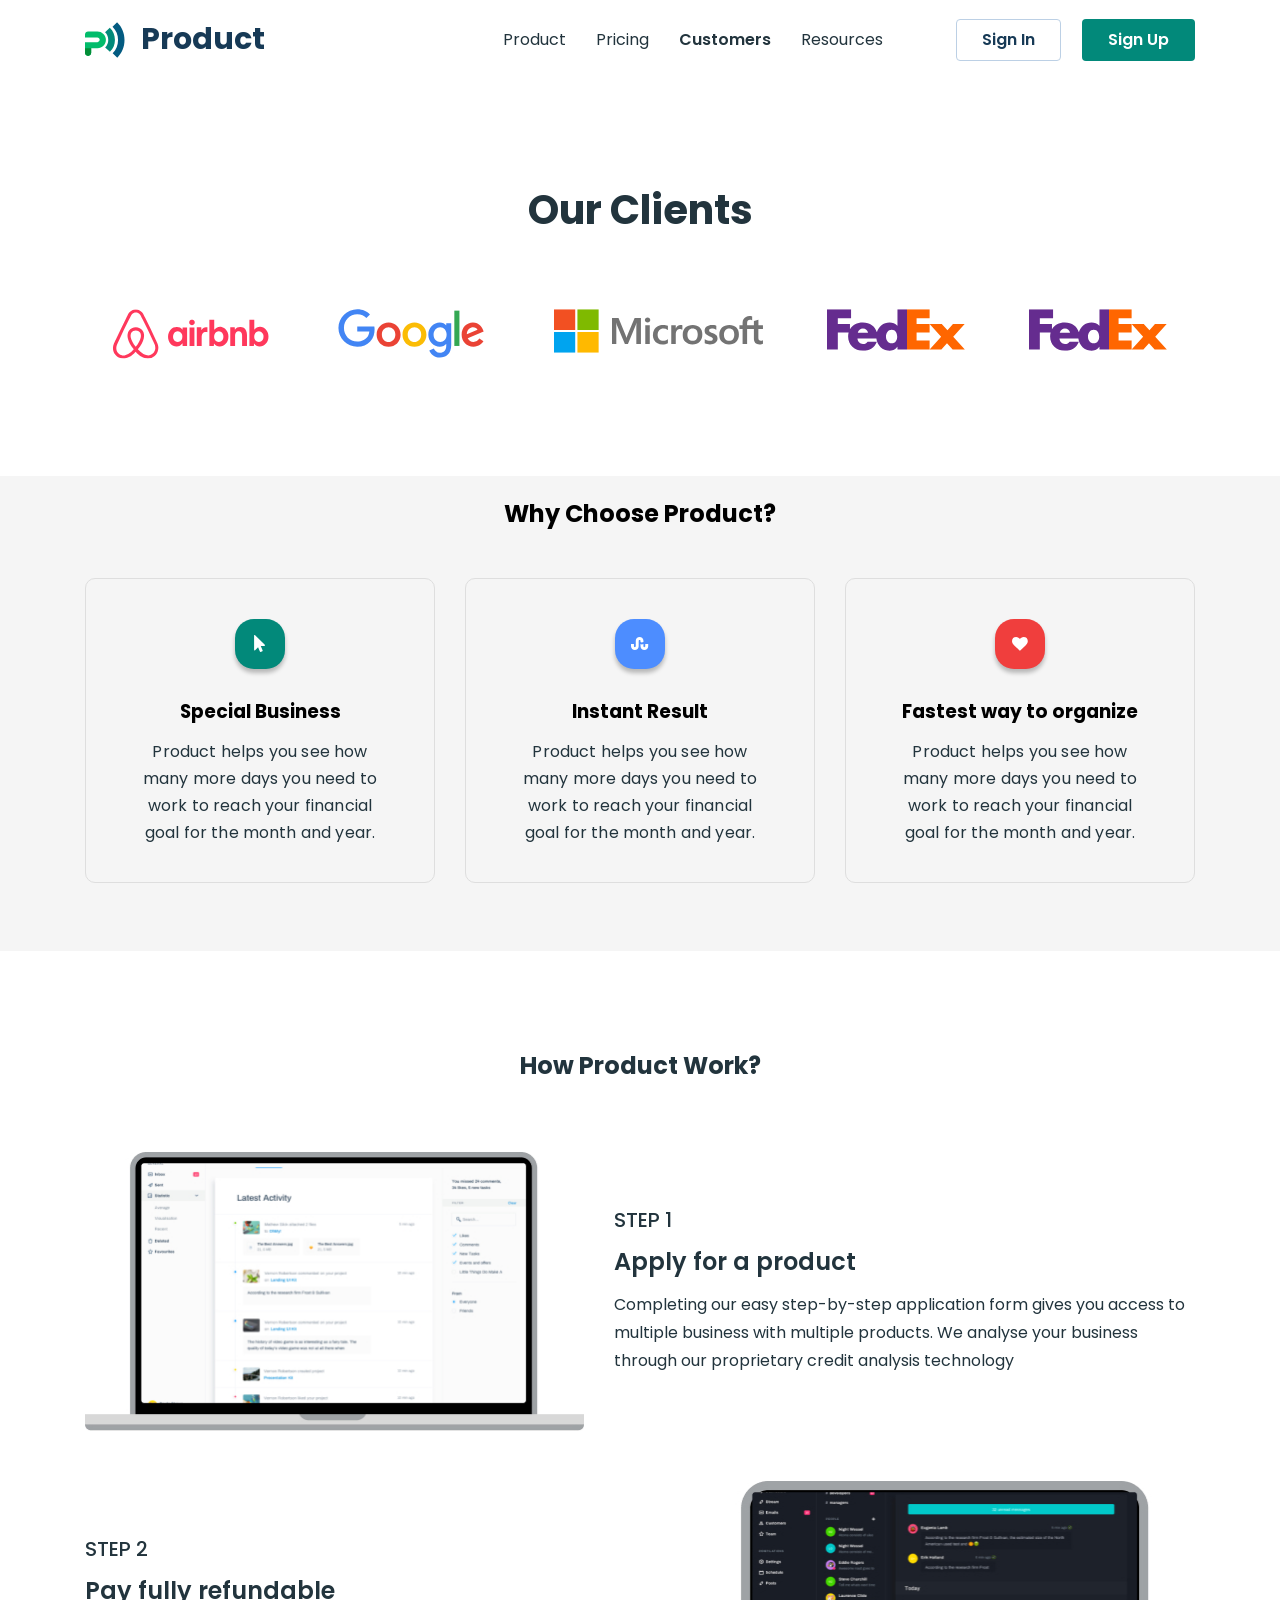
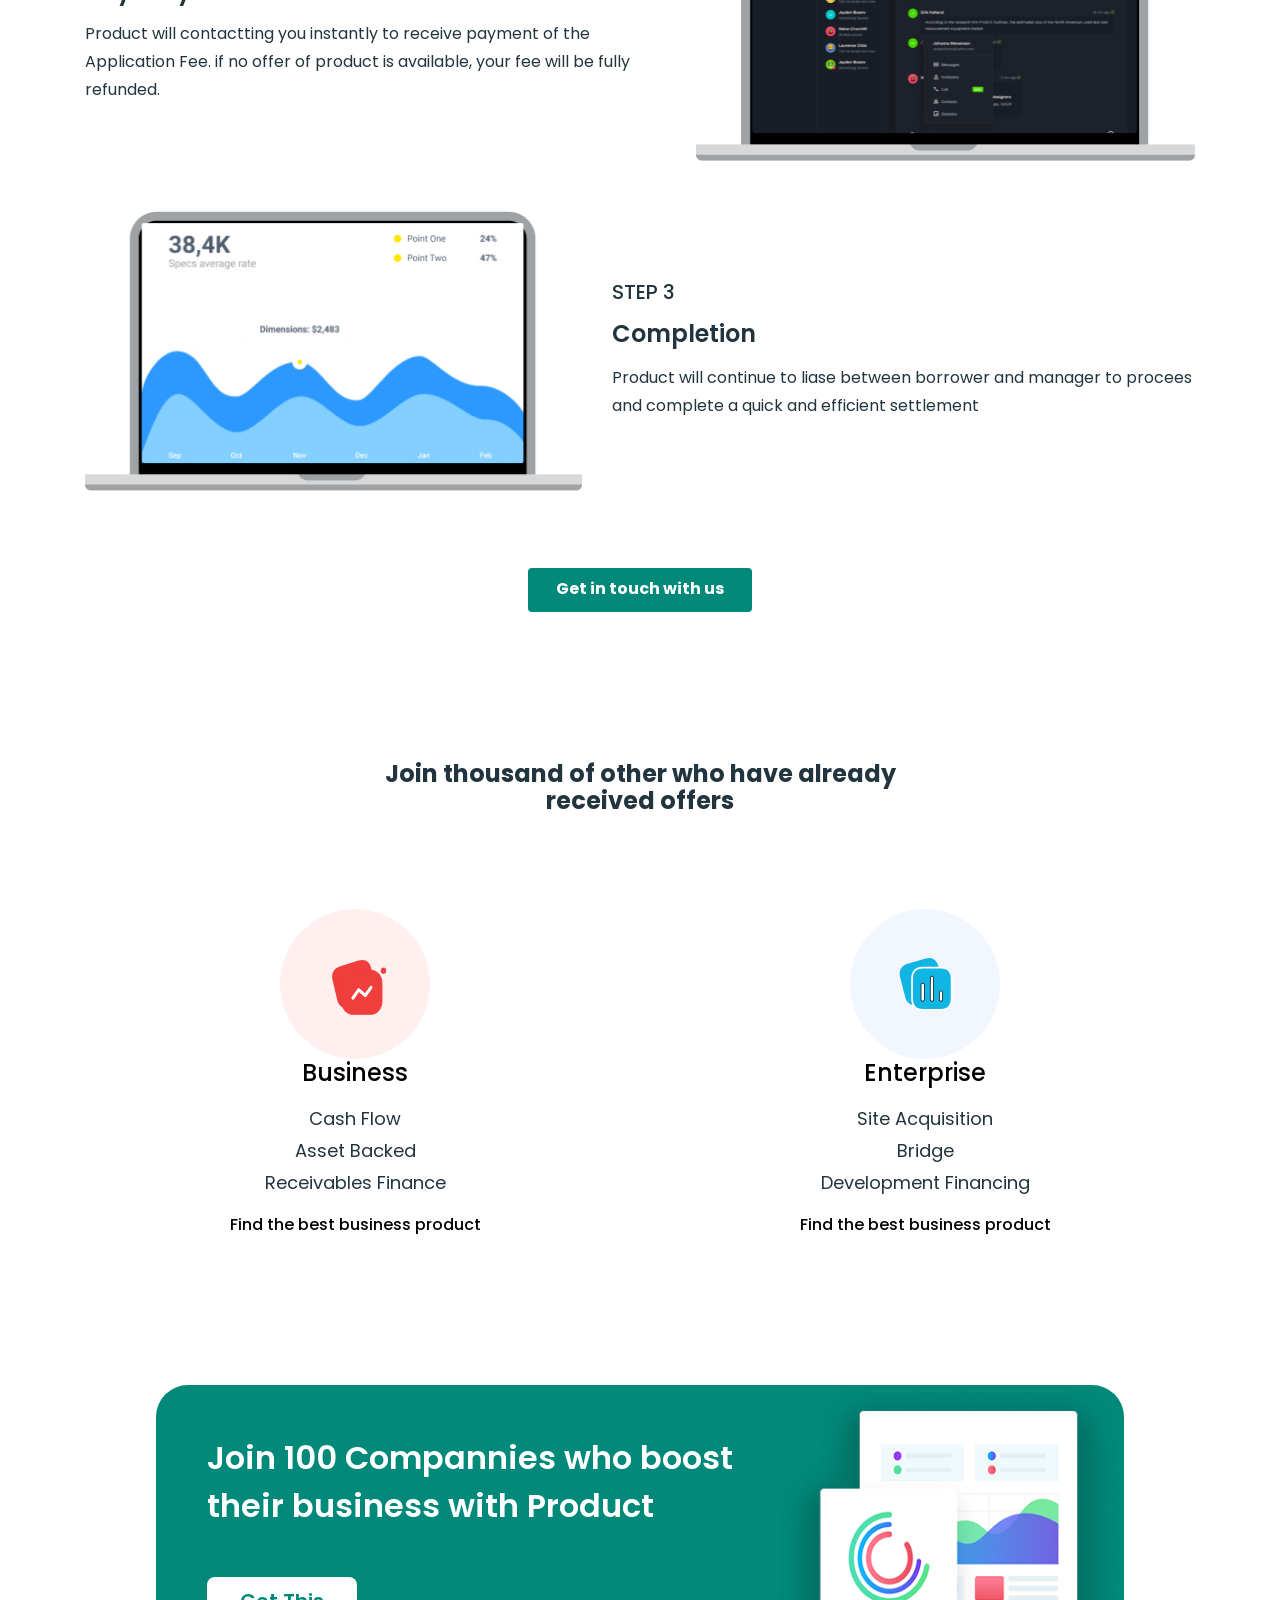
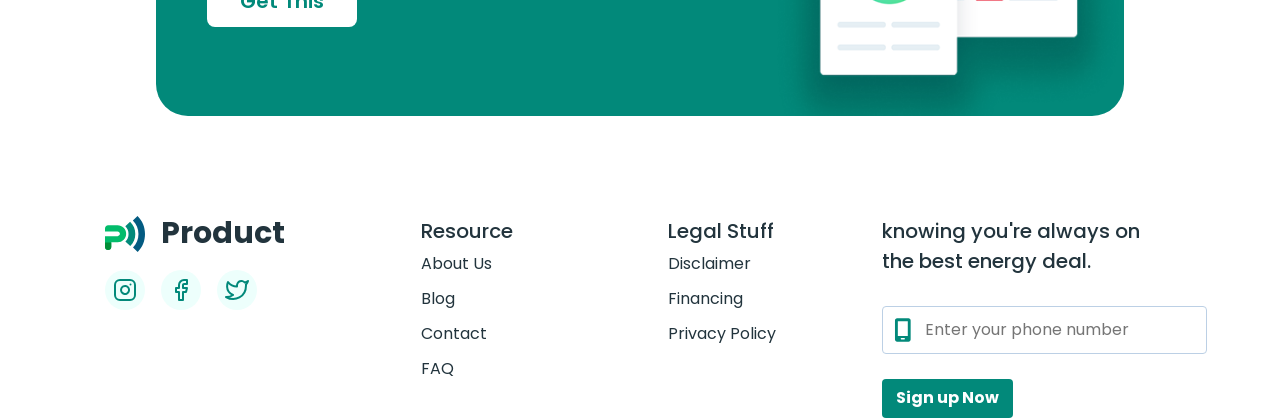
==== customers.html @ 5683ee67 "Initial commit" ====
<!doctype html>
<html lang="en">
  <head>
    <meta charset="UTF-8" />
    <meta name="viewport" content="width=device-width, initial-scale=1.0" />
    <title>Business promotion - Customers</title>
    <link rel="preconnect" href="https://fonts.googleapis.com" />
    <link rel="preconnect" href="https://fonts.gstatic.com" crossorigin />
    <link
      href="https://fonts.googleapis.com/css2?family=Poppins:wght@400;500;600;700;800&display=swap"
      rel="stylesheet"
    />
    <link
      href="https://fonts.googleapis.com/css2?family=Inter:ital,opsz,wght@0,14..32,700;1,14..32,700&display=swap"
      rel="stylesheet"
    />
    <link
      href="https://fonts.googleapis.com/css2?family=Inter:ital,opsz,wght@0,14..32,700;1,14..32,700&family=Montserrat:ital,wght@0,100..900;1,100..900&display=swap"
      rel="stylesheet"
    />
    <link
      rel="stylesheet"
      href="https://cdnjs.cloudflare.com/ajax/libs/modern-normalize/3.0.1/modern-normalize.min.css"
      integrity="sha512-q6WgHqiHl`KyOqslT/lgBgodhd03Wp4BEqKeW6nNtlOY4quzyG3VoQKFrieaCeSnuVseNKRGpGeDU3qPmabCANg=="
      crossorigin="anonymous"
      referrerpolicy="no-referrer"
    />
    <link rel="stylesheet" href="./css/customers.css" />
  </head>
  <body>
    <header>
      <div class="container header-container">
        <a href="./index.html" class="product-logo">
          <svg class="" width="40" height="36">
            <use href="./images/sprite.svg#icon-product-logo"></use>
          </svg>
          Product
        </a>

        <ul class="header-nav-list">
          <li><a href="./index.html">Product</a></li>
          <li><a href="./pricing.html">Pricing</a></li>
          <li><a href="./customers.html">Customers</a></li>
          <li><a href="">Resources</a></li>
        </ul>

        <ul class="header-btn">
          <li>
            <button type="button" class="btn btn-signin-header">Sign In</button>
          </li>
          <li>
            <button type="button" class="btn btn-signup-header">Sign Up</button>
          </li>
        </ul>
      </div>
    </header>

    <!-- #region Our Clients section -->
    <section>
      <div class="container our-clients-container">
        <h2 class="second-page-title">Our Clients</h2>
        <ul class="group-logo-clients">
          <li>
            <img
              src="./images/airbnb-logo.svg"
              alt="Airbnb logo"
              width="159"
              height="50"
            />
          </li>
          <li>
            <img
              src="./images/google-logo.svg"
              alt="Google logo"
              width="159"
              height="50"
            />
          </li>
          <li>
            <img
              src="./images/microsoft-logo.svg"
              alt="Microsoft logo"
              width="213"
              height="44"
            />
          </li>
          <li>
            <img
              src="./images/fedex-logo.svg"
              alt="FedEx logo"
              width="140"
              height="42"
            />
          </li>
          <li>
            <img
              src="./images/fedex-logo.svg"
              alt="FedEx logo"
              width="140"
              height="42"
            />
          </li>
        </ul>
      </div>
    </section>
    <!-- #endregion Our Clients section -->

    <!-- #region Why choose product -->
   
      <section class="choose-product">
        <div class="container choose-product-container">
          <h2>Why Choose Product?</h2>
          <ul class="explanations">
            <li class="explanation-item">
              <div class="icon-box icon-cursor">
                <svg class="" width="12" height="18">
                  <use href="./images/sprite.svg#customer-icon-cursor"></use>
                </svg>
              </div>
              <h3>Special Business</h3>
              <p>
                Product helps you see how many more days you need to work to reach
                your financial goal for the month and year.
              </p>
            </li>
            <li class="explanation-item">
              <div class="icon-box icon-octopus">
                <svg class="" width="18" height="18">
                  <use href="./images/sprite.svg#customer-icon-octopus"></use>
                </svg>
              </div>
              <h3>Instant Result</h3>
              <p>
                Product helps you see how many more days you need to work to reach
                your financial goal for the month and year.
              </p>
            </li>
            <li class="explanation-item">
              <div class="icon-box icon-heart">
                <svg class="" width="16" height="18">
                  <use href="./images/sprite.svg#customer-icon-heart"></use>
                </svg>
              </div>
              <h3>Fastest way to organize</h3>
              <p>
                Product helps you see how many more days you need to work to reach
                your financial goal for the month and year.
              </p>
            </li>
          </ul>
        </div>
      </section>
   
    <!-- #endregion Our Clients section -->

    <!-- #region How product work -->
    
      <section>
        <div class="container product-work-container">
          <h2>How Product Work?</h2>
          <ul class="steps">
            <li class="step">
              <img
                src="./images/mac1.jpg"
                alt="image of first mac"
                width="500"
                height="279.23"
              />
              <div class="step-text-part">
                <h3>STEP 1</h3>
                <h4>Apply for a product</h4>
                <p>
                  Completing our easy step-by-step application form gives you access
                  to multiple business with multiple products. We analyse your
                  business through our proprietary credit analysis technology
                </p>
              </div>
            </li>
            <li class="step">
              <img
                src="./images/mac2.jpg"
                alt="image of second mac"
                width="500"
                height="279.57"
              />
              <div class="step-text-part">
                <h3>STEP 2</h3>
                <h4>Pay fully refundable</h4>
                <p>
                  Product will contactting you instantly to receive payment of the
                  Application Fee. if no offer of product is available, your fee
                  will be fully refunded.
                </p>
              </div>
            </li>
            <li class="step">
              <img
                src="./images/mac3.jpg"
                alt="image of third mac"
                width="500"
                height="279.57"
              />
              <div class="step-text-part">
                <h3>STEP 3</h3>
                <h4>Completion</h4>
                <p>
                  Product will continue to liase between borrower and manager to
                  procees and complete a quick and efficient settlement
                </p>
              </div>
            </li>
          </ul>
          <button type="button" class="btn btn-with-us">Get in touch with us</button>
        </div>
      </section>
      
   
    <!-- #endregion Why choose product -->

    <!-- #region Join thousand -->
    
      <section class="join-thousand-section">
        <div class="container join-thousand-container">
          <h2>Join thousand of other who have already received offers</h2>
          <ul class="business-enterprice" >
            <li>
              <div class="join-icon-box">
                  <svg class="" width="62" height="62">
                    <use href="./images/sprite.svg#customer-icon-busines"></use>
                  </svg>
                </div>
              <img src="" alt="" />
              <h3>Business</h3>
              <p class="join-column-text">
                Cash Flow</br> Asset Backed </br> Receivables Finance
              </p>
              <p  class="join-deal-closer">Find the best business product</p>
            </li>
            <li>
              <div class="join-icon-box">
                  <svg class="" width="62" height="62">
                    <use href="./images/sprite.svg#customer-icon-enterprice"></use>
                  </svg>
                </div>
              <img src="" alt="" />
              <h3>Enterprise</h3>
              <p class="join-column-text">
                Site Acquisition </br> Bridge </br> Development Financing
              </p>
              <p class="join-deal-closer">Find the best business product</p>
            </li>
          </ul>
        </div>
      </section>
    
    <!-- #endregion Join thousand -->

    <!-- #region Join 100 -->
      <section class="section join-100-section">
        <div class="container container-join">
          <div class="card-join-100-section">
            <div class="left-side">
              <h2 class="section-title title-join-100-section">
                Join 100 Compannies who boost their business with Product
              </h2>
              <button type="button" class="btn btn-get-this">Get This</button>
            </div>
            <img
              src="./images/charts.png"
              alt="chrats and diagrams"
              width="351"
              height="331"
            />
          </div>
        </div>
      </section>
      <!-- #endregion Join hundred -->
    <div class="container">
      <footer class="bottom-page">
        <h2 hidden>footer</h2>
        <div class="container footer-container">
          <div class="product-social-media">
            <a href="./index.html" class="product-logo-footer">
              <img src="./images/logo.svg" alt="Logo" width="40" height="36" />
              Product
            </a>

            <ul class="bottom-social-media-icon-container">
              <li>
                <svg class="bottom-social-media-icon" width="24" height="24">
                  <use href="./images/sprite.svg#icon-footer-instagram"></use>
                </svg>
              </li>
              <li>
                <svg class="bottom-social-media-icon" width="24" height="24">
                  <use href="./images/sprite.svg#icon-footer-facebook"></use>
                </svg>
              </li>
              <li>
                <svg class="bottom-social-media-icon" width="24" height="24">
                  <use href="./images/sprite.svg#icon-footer-twitter"></use>
                </svg>
              </li>
            </ul>
          </div>

          <div class="bottom-nav-container">
            <h3 class="bottom-nav-title">Resource</h3>
            <nav class="nav bottom-nav">
              <ul class="bottom-nav-list">
                <li><a href="./index.html">About Us</a></li>
                <li><a href="./index.html">Blog</a></li>
                <li><a href="./index.html">Contact</a></li>
                <li><a href="./index.html">FAQ</a></li>
              </ul>
            </nav>
          </div>

          <div class="bottom-nav-container-second">
            <h3 class="bottom-nav-title-second">Legal Stuff</h3>
            <nav class="nav bottom-nav-second">
              <ul class="bottom-nav-list-second">
                <li><a href="./index.html">Disclaimer</a></li>
                <li><a href="./index.html">Financing</a></li>
                <li><a href="./index.html">Privacy Policy</a></li>
              </ul>
            </nav>
          </div>

          <div class="bottom-deal">
            <p class="text bottom-text-deal">
              knowing you're always on the best energy deal.
            </p>
            <form class="form footer-phone-form">
              <input
                class="form-input footer-phone-input"
                type="tel"
                name="x"
                id="x"
                placeholder="Enter your phone number"
              />
              <svg class="icon-footer-mobile" width="18" height="28">
                <use href="./images/sprite.svg#icon-footer-mobile"></use>
              </svg>

              <button type="submit" class="btn btn-bottom-sign-up">
                Sign up Now
              </button>
            </form>
          </div>
        </div>
      </footer>
    </div>
  </body>
</html>
---- css/customers.css ----
/*  #region BASE STYLES */

*,
*::before,
*::after {
  box-sizing: border-box;
}

:root {
  --accent-color: #02897a;
  --main-color: #22343d;
}
body {
  font-family: "Poppins";
}

ul,
ol {
  list-style-type: none;
  padding: 0;
  margin: 0;
}

a {
  text-decoration: none;
  cursor: pointer;
}

p {
  margin: 0;
}

button {
  border: none;
  border-radius: 4px;
  cursor: pointer;
}

.text {
  font-weight: 400;
  font-size: 18px;
  line-height: 156%;
}

.title {
  font-weight: 700;
  font-size: 40px;
  line-height: 150%;
}

h1,
h2,
h3,
h4,
h5,
h6 {
  margin: 0;
}

img {
  display: block;
  max-width: 100%;
}

svg {
  flex-shrink: 0;
}

.container {
  /* box-sizing: content-box; */
  max-width: 1150px;
  padding: 0 20px;
  margin: 0 auto;
}

/* #endregion BASE STYLES */

/* #region header */

header a {
  color: var(--main-color);
}

.header-container {
  display: flex;
  justify-content: space-between;
}

.product-logo {
  font-weight: 700;
  font-size: 30px;
  line-height: 93%;
  color: #173a56;
  display: flex;
  align-items: center;
  gap: 16px;
}

.header-nav-list {
  font-weight: 400;
  font-size: 16px;
  line-height: 175%;
  display: flex;
  gap: 30px;
  align-items: center;
  flex-grow: 1;
  justify-content: flex-end;
  padding-right: 73px;
}

.header-nav-list li {
  padding: 26px 0;
}

.header-nav-list li:nth-child(3) a {
  font-weight: 600;
}

.header-btn {
  display: flex;
  gap: 21px;
  align-items: center;
}

.btn-signin-header {
  background-color: inherit;
  font-weight: 600;
  font-size: 16px;
  text-align: center;
  color: #173a56;
  border-radius: 4px;
  border: 1px solid #bcd0e5;
  height: 42px;
  width: 105px;
}

.btn-signup-header {
  background-color: var(--accent-color);
  font-weight: 600;
  font-size: 16px;
  text-align: center;
  color: #fff;
  border-radius: 4px;
  height: 42px;
  width: 113px;
}

.header-mobile-burger-button {
  display: none;
}

@media screen and (max-width: 411px) {
  .header-container {
    box-shadow: 0 -2px 8px 0 rgba(0, 0, 0, 0.25);
    background: #fff;
  }

  .product-logo {
    padding: 18px 0 18px 12px;
  }
  .header-nav-list {
    display: none;
  }

  .header-btn {
    display: none;
  }

  .header-mobile-burger-button {
    background-color: transparent;
    outline: none;
    padding: 18px 7px 18px 18px;
  }

  .header-mobile-burger-button {
    display: block;
  }
}
/* #endregion header */

/* #region Our Clients section */

.our-clients-container {
  padding: 100px 0 117px 0;
  max-width: 1054px;
}

.second-page-title {
  font-weight: 700;
  font-size: 40px;
  line-height: 150%;
  color: var(--main-color);
  margin-bottom: 69px;
  text-align: center;
}

.group-logo-clients {
  display: flex;
  gap: 64px;
  justify-content: space-around;
}

/* #endregion Our Clients section */

/* #region Why choose product */

.choose-product {
  background-color: #f5f5f5;
}
.choose-product-container {
  padding-top: 24px;
  padding-bottom: 68px;
}

.choose-product-container h2 {
  text-align: center;
  margin-bottom: 50px;
}

.explanations {
  display: flex;
  gap: 30px;
  justify-content: space-around;
}

.explanation-item {
  border: 1px solid #dedede;
  border-radius: 10px;
  padding: 40px 50px;
  width: 350px;
  height: 305px;
}

.choose-product-container .icon-box {
  border-radius: 19px;
  width: 50px;
  height: 50px;
  position: relative;
  box-shadow: 0 4px 4px 0 rgba(0, 0, 0, 0.25);
  margin: 0 auto 32px auto;
}

.icon-cursor {
  background-color: #02897a;
}
.icon-octopus {
  background-color: #4d8dff;
}

.icon-heart {
  background-color: #f03e3d;
}

.icon-box svg {
  position: absolute;
  top: 50%;
  left: 50%;
  transform: translate(-50%, -50%);
}

.explanation-item h3 {
  text-align: center;
  margin-bottom: 16px;
}

.explanation-item p {
  text-align: center;
  line-height: 169%;
  letter-spacing: 0.01em;
  color: var(--main-color);
}

/* #endregion Why choose product */

/* #region How product work */

.product-work-container {
  padding-top: 101px;
  padding-bottom: 115px;
}

.product-work-container h2 {
  text-align: center;
  margin-bottom: 73px;
  color: var(--main-color);
}

.steps {
  margin-bottom: 77px;
}

.step {
  display: flex;
  gap: 30px;
  margin-bottom: 50px;
  align-items: center;
}

.step:nth-child(2) {
  flex-direction: row-reverse;
}

.step-text-part h3 {
  font-weight: 500;
  font-size: 20px;
  color: var(--main-color);
  margin-bottom: 16px;
}

.step-text-part h4 {
  font-weight: 600;
  font-size: 24px;
  color: var(--main-color);
  margin-bottom: 16px;
}

.step-text-part p {
  font-weight: 400;
  font-size: 16px;
  line-height: 175%;
  color: var(--main-color);
}

.btn-with-us {
  display: block;
  width: 224px;
  height: 44px;
  border-radius: 4px;
  font-weight: 700;
  font-size: 16px;
  color: #fff;
  background-color: var(--accent-color);
  margin: 0 auto;
}

/* #endregion How product work */

/* #region Join thousand */
.join-thousand-section {
  background-color: linear-gradient(
    180deg,
    #f5f5f5 0%,
    rgba(245, 245, 245, 0) 100%
  );
}

.join-thousand-container {
  padding-top: 33px;
  padding-bottom: 46px;
}

.join-thousand-container h2 {
  text-align: center;
  margin: 0 auto 94px auto;
  color: var(--main-color);
  max-width: 537px;
}

.business-enterprice {
  display: flex;
  gap: 30px;
  justify-content: space-around;
}

.business-enterprice li {
  display: flex;
  flex-direction: column;
  align-items: center;
}

.business-enterprice h3 {
  font-weight: 500;
  font-size: 24px;
  line-height: 117%;
  color: #000;
  margin-bottom: 16px;
}

.business-enterprice .join-column-text {
  text-align: center;
  color: var(--main-color);
  font-family: var(--font-family);
  font-weight: 400;
  font-size: 18px;
  line-height: 178%;
  margin-bottom: 12px;
}

.business-enterprice .join-deal-closer {
  font-weight: 500;
  font-size: 16px;
  line-height: 175%;
  color: #000;
}

.business-enterprice li:nth-child(2) .join-icon-box {
  background-color: #f2f6ff;
}

.join-icon-box {
  border-radius: 100%;
  padding: 30px 20px;
  width: 150px;
  height: 150px;
  background: #ffefef;
  position: relative;
}

.join-icon-box svg {
  position: absolute;
  top: 50%;
  left: 50%;
  transform: translate(-50%, -50%);
}

/* #endregion Join thousand */

/* #region JOIN HUNDRED */

.container-join {
  padding-top: 100px;
}

.card-join-100-section {
  background-color: var(--accent-color);
  max-width: 968px;
  margin: 0 auto;
  display: flex;
  /* justify-content: space-around; */
  gap: 10px;
}

.card-join-100-section {
  border-radius: 32px;
}

.left-side {
  padding: 49px 0 56px 51px;
  min-width: 510px;
}

.title-join-100-section {
  font-weight: 600;
  font-size: 32px;
  line-height: 151%;
  color: #fff;
  margin-bottom: 46px;
}

.btn-get-this {
  height: 50px;
  width: 150px;
  background-color: #fff;
  color: var(--accent-color);
  font-weight: 600;
  font-size: 20px;
  border-radius: 8px;
}

@media screen and (max-width: 411px) {
  .container-join {
    max-width: 411px;
    padding: 100px 20px 0 20px;
  }

  .card-join-100-section {
    display: flex;
    flex-direction: column;
    align-items: center;
    gap: 32px;
    max-width: 371px;
    max-width: 100%;
    padding-top: 17px;
  }

  .left-side {
    padding: 0 20px;
    display: flex;
    flex-direction: column;
    align-items: center;
    text-align: center;
    gap: 104px;
  }

  .title-join-100-section {
    text-align: center;
    width: 100%;
    max-width: 328px;
    margin: 0 auto;
  }

  .btn-get-this {
    margin: 0 auto 42px auto;
  }
}

/* #endregion JOIN HUNDRED */

/* #region Footer */

.footer-container {
  padding-top: 100px;
  display: flex;
  justify-content: space-between;
}

footer a {
  color: var(--main-color);
}

.product-social-media {
  margin-right: 164px;
}

.product-logo-footer {
  display: flex;
  align-items: center;
  gap: 16px;
  margin-bottom: 18px;
  /* min-width: 178px; */
  font-weight: 700;
  font-size: 30px;
  line-height: 93%;
}

.bottom-social-media-icon-container {
  display: flex;
  gap: 16px;
}

.bottom-social-media-icon-container li {
  transition: transform 250ms ease-in-out;
  width: 40px;
  height: 40px;
  border-radius: 100%;
  background-color: #edfffc;
  display: flex;
  justify-content: center;
  align-items: center;
}

.bottom-social-media-icon-container li:hover {
  transform: scale(1.3);
}

.bottom-social-media-icon-container li svg {
  align-self: center;
  justify-self: center;
}

.bottom-nav-container {
  margin-right: 129px;
  min-width: 118px;
}

.bottom-nav-title {
  color: var(--main-color);
  font-weight: 500;
  font-size: 20px;
  line-height: 150%;
}

.bottom-nav-list {
  color: var(--main-color);
  font-weight: 400;
  font-size: 16px;
  line-height: 219%;
}

.bottom-nav-container-second {
  margin-right: 83px;
  min-width: 131px;
}

.bottom-nav-title-second {
  color: var(--main-color);
  font-weight: 500;
  font-size: 20px;
  line-height: 150%;
}

.bottom-nav-list-second {
  color: var(--main-color);
  font-weight: 400;
  font-size: 16px;
  line-height: 219%;
}

.bottom-nav-list li:hover,
.bottom-nav-list-second li:hover {
  text-decoration: underline;
}

.bottom-text-deal {
  color: var(--main-color);
  font-weight: 500;
  font-size: 20px;
  line-height: 150%;
  max-width: 259px;
  margin-bottom: 30px;
}

.footer-phone-form {
  position: relative;
}

.footer-phone-input {
  border: 1px solid #bcd0e5;
  border-radius: 4px;
  width: 325px;
  height: 48px;
  background-color: #fff;
  margin-bottom: 25px;
  padding: 0 0 0 42px;
}

.footer-phone-input:hover::placeholder,
.footer-phone-input:focus::placeholder {
  color: var(--accent-color);
}

.footer-phone-input:hover,
.footer-phone-input:focus,
.footer-phone-input:focus-visible {
  border-color: var(--accent-color);
  outline: none;
}

.icon-footer-mobile {
  position: absolute;
  top: 10px;
  left: 12px;
}

.btn-bottom-sign-up {
  border-radius: 4px;
  width: 131px;
  height: 39px;
  color: #fff;
  background-color: var(--accent-color);
  font-weight: 700;
  font-size: 16px;
  text-align: center;
  padding: 0;
}

.end-text {
  color: var(--main-color);
  font-weight: 400;
  font-size: 16px;
  line-height: 187%;
}

@media screen and (max-width: 411px) {
  .footer-container {
    max-width: 365px;
    padding: 100px 20px 0 20px;
    display: flex;
    flex-direction: column;
    align-items: center;
    gap: 32px;
  }
  .product-social-media {
    display: flex;
    flex-direction: column;
    margin: 0;
  }

  .bottom-social-media-icon-container {
    justify-content: space-between;
  }

  .bottom-nav-container {
    margin: 0;
    text-align: center;
  }

  .bottom-nav-container-second {
    margin: 0;
    text-align: center;
  }

  .bottom-text-deal {
    text-align: center;
    margin: 0 auto 32px auto;
  }

  .footer-phone-form {
    display: flex;
    flex-direction: column;
    align-items: center;
  }

  .footer-phone-input::placeholder,
  .footer-phone-input:hover::placeholder,
  .footer-phone-input:focus::placeholder {
    opacity: 0;
    color: transparent;
  }

  .footer-phone-input {
    margin-bottom: 21px;
  }

  .icon-footer-mobile {
    display: none;
  }
}

/* #endregion Footer */

/* #region mobile header menu */

.menu-mobile-header-wrapper {
  position: fixed;
  top: 0;
  left: 0;
  width: 100%;
  height: 100%;
  background-color: rgba(0, 0, 0, 0.6);
  display: none;
  transform: translateX(100%);
  transition: 250ms ease-in-out;
}

.is-hidden {
  visibility: hidden;
  pointer-events: none;
  opacity: 0;
}

.header-mobile-menu {
  position: relative;
  height: 100%;
  width: 70%;
  background-color: #fff;
  margin-left: auto;
  transform: translateX(100%);
  transition: 250ms ease-in-out;
}

.is-open {
  transform: translateX(0);
}

.header-mobile-menu-close {
  position: absolute;
  top: 12px;
  right: 12px;
  padding: 6px;
  background-color: transparent;
  outline: none;
  width: 28px;
  height: 28px;
}

.icon-popup-close {
  width: 100%;
  height: 100%;
  fill: var(--main-color);
}

.header-mob-menu-nav-list {
  display: flex;
  color: var(--main-color);
  flex-direction: column;
  align-items: center;
  gap: 15px;
  padding: 100px 0 0 0;
  margin-bottom: 40px;
}

.header-mob-menu-nav-list li {
  padding: 15px;
}

.header-mob-menu-nav-list li a {
  font-weight: 400;
  font-size: 16px;
  line-height: 93%;
  color: #173a56;
}

.header-mob-menu-btn {
  display: flex;
  gap: 21px;
  align-items: center;
  justify-content: center;
}

/* #endregion mobile header menu */
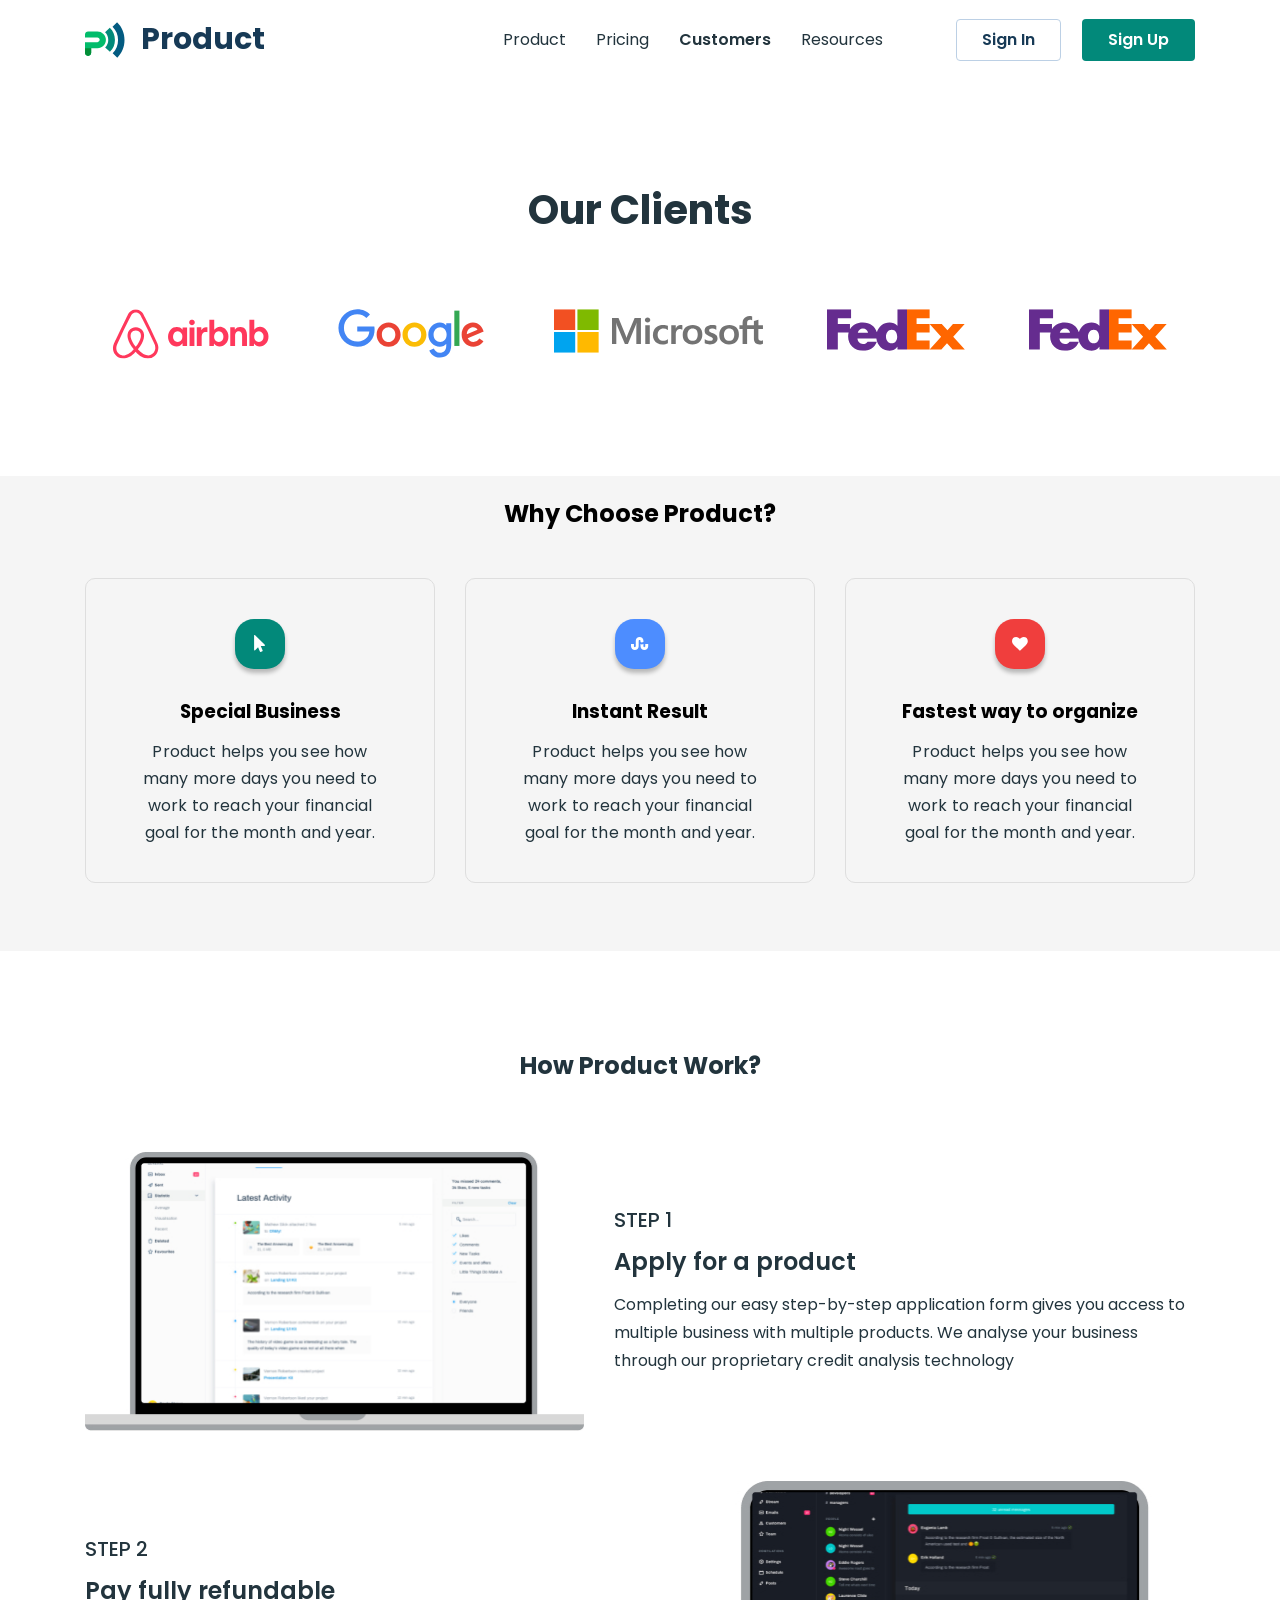
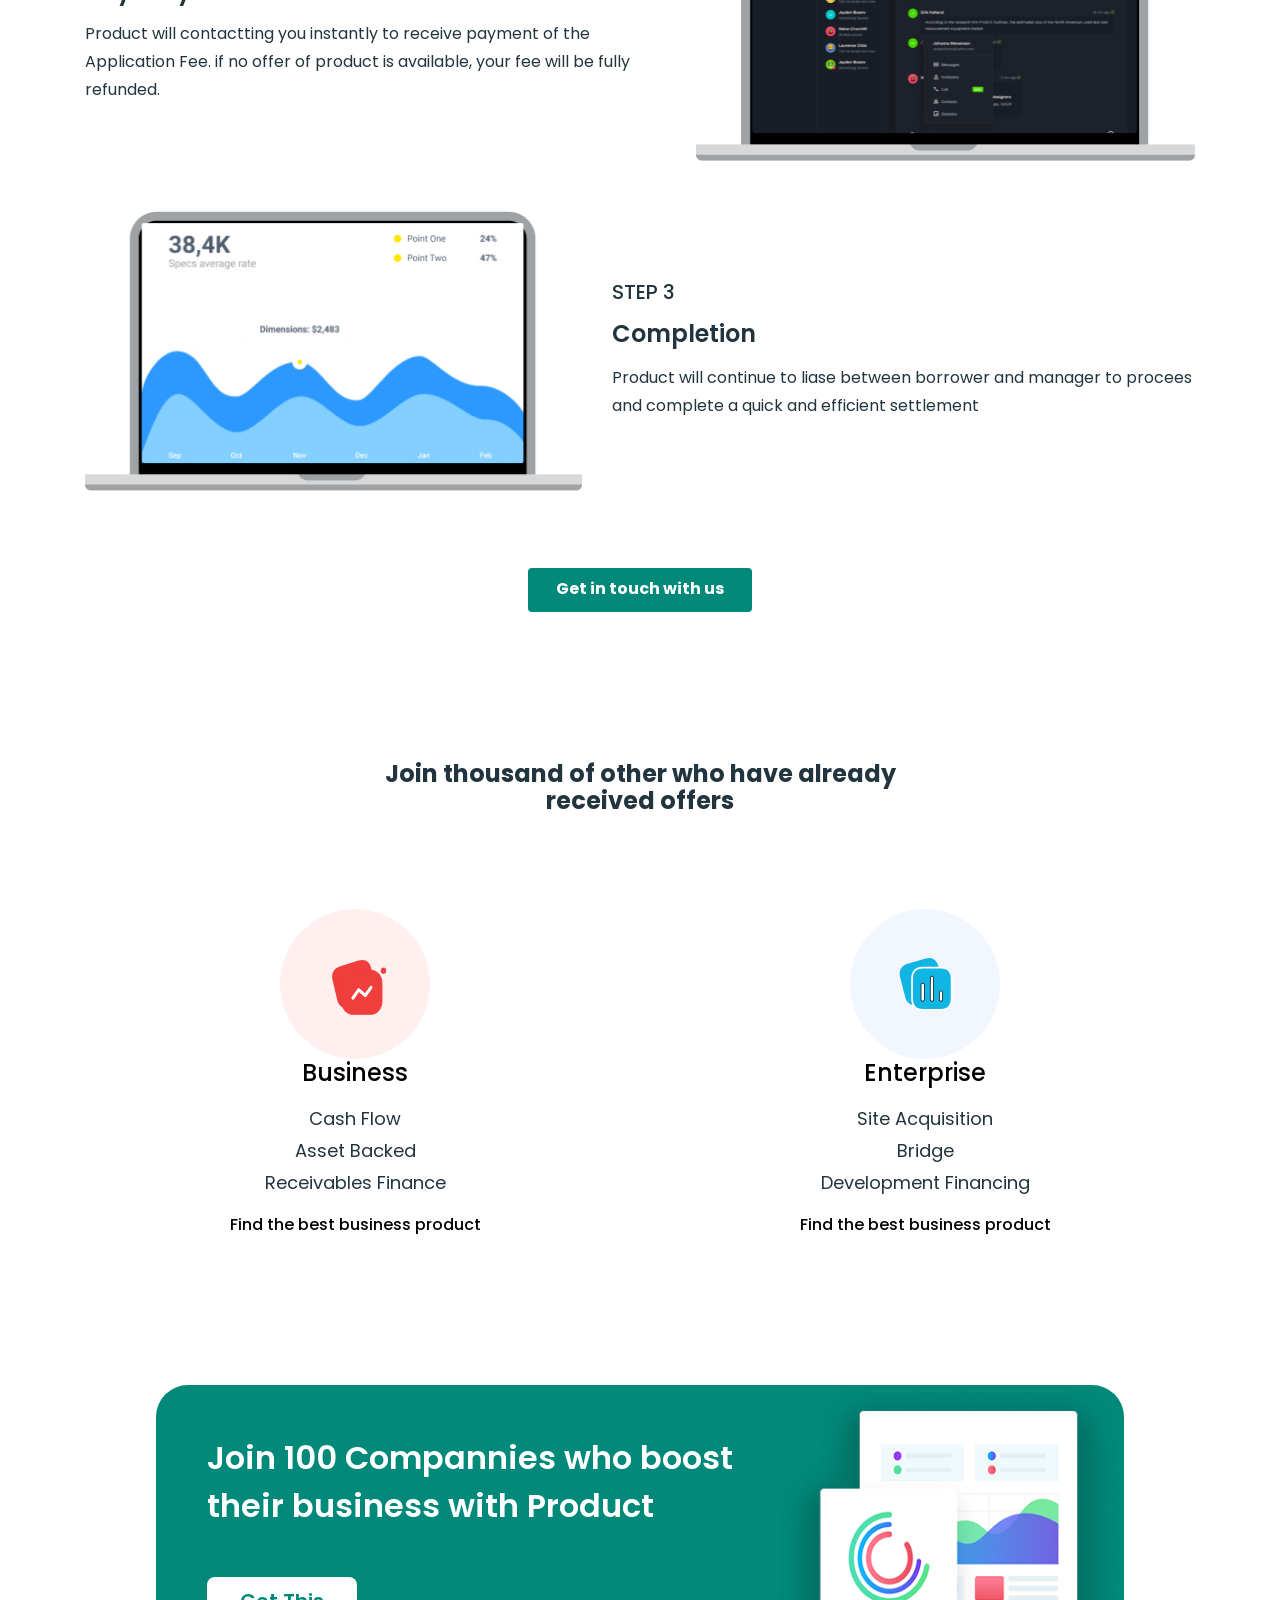
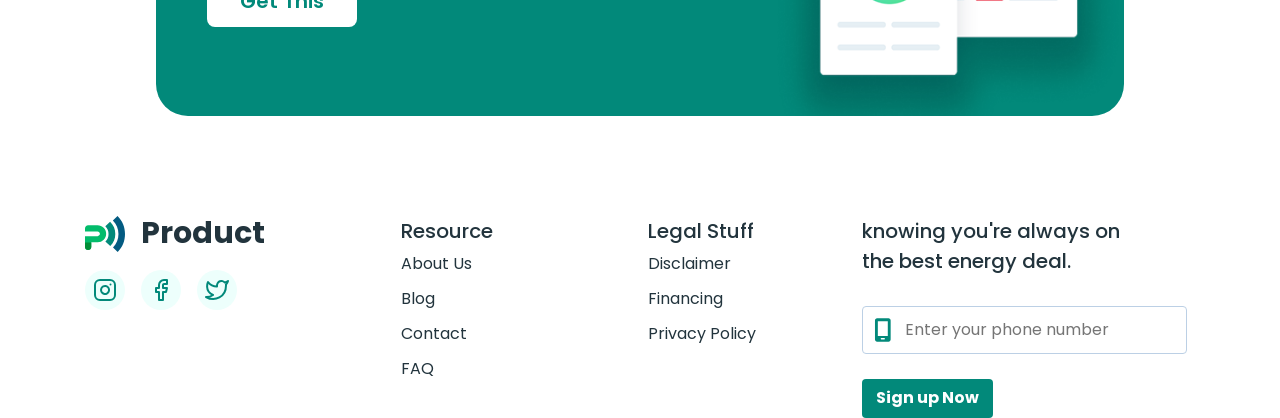
==== commit 43b2aa1a: "fixed footer and added mobile menu to customers page" ====
--- a/customers.html
+++ b/customers.html
@@ -52,6 +52,13 @@
             <button type="button" class="btn btn-signup-header">Sign Up</button>
           </li>
         </ul>
+
+        <button class="header-mobile-burger-button">
+          <svg class="icon-burger-menu-mobile" width="28" height="31">
+            <use href="./images/sprite.svg#icon-burger-menu-mobile"></use>
+          </svg>
+        </button>
+
       </div>
     </header>
 
@@ -275,8 +282,9 @@
         </div>
       </section>
       <!-- #endregion Join hundred -->
-    <div class="container">
-      <footer class="bottom-page">
+    
+    <footer class="bottom-page">
+      <div class="container"></div>
         <h2 hidden>footer</h2>
         <div class="container footer-container">
           <div class="product-social-media">
@@ -349,7 +357,37 @@
             </form>
           </div>
         </div>
-      </footer>
+      </div>
+    </footer>
+    
+<!-- #region mobile header menu -->
+
+    <div class="menu-mobile-header-wrapper is-hidden">
+      <div class="header-mobile-menu is-open">
+        <button class="header-mobile-menu-close">
+          <svg class="icon-popup-close">
+            <use href="./images/sprite.svg#icon-popup-close"></use>
+          </svg>
+        </button>
+        <ul class="header-mob-menu-nav-list">
+          <li><a href="./index.html">Product</a></li>
+          <li><a href="./pricing.html">Pricing</a></li>
+          <li><a href="./customers.html">Customers</a></li>
+          <li><a href="">Resources</a></li>
+        </ul>
+
+        <ul class="header-mob-menu-btn">
+          <li>
+            <button type="button" class="btn btn-signin-header">Sign In</button>
+          </li>
+          <li>
+            <button type="button" class="btn btn-signup-header">Sign Up</button>
+          </li>
+        </ul>
+      </div>
     </div>
+
+    <!-- #endregion mobile header menu -->
+
   </body>
 </html>
